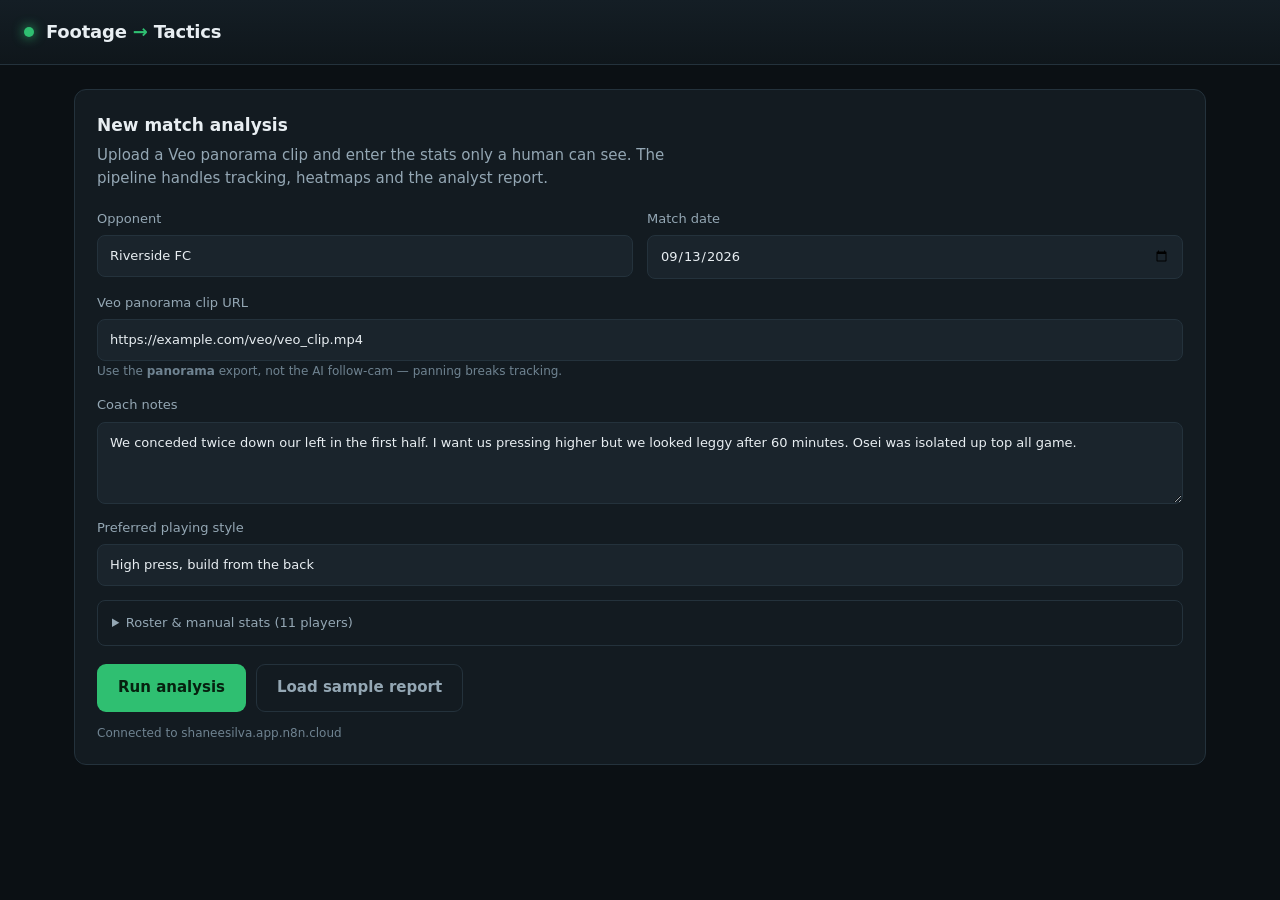
==== frontend/index.html @ f839897b "Footage to Tactics: n8n pipeline, CV service and Modal deployment Coach submits a match roster; the " ====
<!doctype html>
<html lang="en">
<head>
<meta charset="utf-8">
<meta name="viewport" content="width=device-width, initial-scale=1">
<title>Footage → Tactics</title>
<link rel="stylesheet" href="styles.css">
</head>
<body>

<header class="topbar">
  <div class="brand">
    <span class="dot"></span>
    <h1>Footage <span class="arrow">→</span> Tactics</h1>
  </div>
  <div class="meta" id="matchMeta"></div>
</header>

<main>
  <!-- ── Submit view ───────────────────────────────────────────── -->
  <section id="submitView" class="panel">
    <h2>New match analysis</h2>
    <p class="lede">Upload a Veo panorama clip and enter the stats only a human can see.
       The pipeline handles tracking, heatmaps and the analyst report.</p>

    <form id="matchForm">
      <div class="grid2">
        <label>Opponent<input name="opponent" value="Riverside FC" required></label>
        <label>Match date<input name="date" type="date" value="2026-09-13" required></label>
      </div>
      <label>Veo panorama clip URL
        <input name="footage_url" value="https://example.com/veo/veo_clip.mp4" required>
        <small>Use the <strong>panorama</strong> export, not the AI follow-cam — panning breaks tracking.</small>
      </label>
      <label>Coach notes
        <textarea name="coach_notes" rows="3">We conceded twice down our left in the first half. I want us pressing higher but we looked leggy after 60 minutes. Osei was isolated up top all game.</textarea>
      </label>
      <label>Preferred playing style<input name="playing_style" value="High press, build from the back"></label>

      <details class="roster">
        <summary>Roster &amp; manual stats <span id="rosterCount"></span></summary>
        <div id="rosterTable"></div>
      </details>

      <div class="actions">
        <button type="submit" class="primary" id="submitBtn">Run analysis</button>
        <button type="button" class="ghost" id="demoBtn">Load sample report</button>
      </div>
      <p class="hint" id="endpointHint"></p>
    </form>
  </section>

  <!-- ── Progress view ─────────────────────────────────────────── -->
  <section id="progressView" class="panel" hidden>
    <h2>Analysing match</h2>
    <ol class="steps" id="steps">
      <li data-step="submit">Match submitted</li>
      <li data-step="cv">Tracking players &amp; building heatmaps</li>
      <li data-step="merge">Merging spatial + manual stats</li>
      <li data-step="claude">Claude analyst writing the report</li>
      <li data-step="done">Report ready</li>
    </ol>
    <p class="hint" id="progressHint"></p>
  </section>

  <!-- ── Report view ───────────────────────────────────────────── -->
  <section id="reportView" hidden>
    <div class="panel" id="teamPanel">
      <div class="teamhead">
        <div>
          <h2>Team report</h2>
          <p class="lede" id="styleNote"></p>
        </div>
        <div class="formation" id="formationBadge"></div>
      </div>
      <div class="xi-wrap">
        <div class="xi-left">
          <div id="pitch"></div>
          <div id="posWeak" class="weaknesses"></div>
        </div>
        <div id="teamSwot" class="swotgrid"></div>
      </div>
    </div>

    <div class="panel">
      <h2>Players <span class="count" id="playerCount"></span></h2>
      <div id="players" class="players"></div>
    </div>

    <p class="footnote" id="dataNote"></p>
    <p class="footnote"><a id="shareLink" href="#" target="_blank" rel="noopener" hidden>Open the shareable report page →</a></p>
  </section>
</main>

<script src="app.js"></script>
</body>
</html>
---- frontend/styles.css ----
:root {
  --bg: #0b1014;
  --panel: #131b21;
  --panel-2: #1a242c;
  --line: #24323c;
  --ink: #e8eef2;
  --ink-dim: #94a7b4;
  --accent: #2fbf71;
  --accent-dim: #1d7a49;
  --warn: #e0a33e;
  --bad: #d6402a;
  --radius: 12px;
}

* { box-sizing: border-box; }
body {
  margin: 0;
  background: var(--bg);
  color: var(--ink);
  font: 15px/1.55 system-ui, -apple-system, "Segoe UI", sans-serif;
}

/* ── chrome ─────────────────────────────────────────────── */
.topbar {
  display: flex; align-items: center; justify-content: space-between;
  gap: 16px; padding: 18px 24px;
  border-bottom: 1px solid var(--line);
  background: linear-gradient(180deg, #141e25, #0f161b);
  position: sticky; top: 0; z-index: 5;
}
.brand { display: flex; align-items: center; gap: 12px; }
.brand h1 { font-size: 18px; margin: 0; letter-spacing: -.2px; font-weight: 650; }
.arrow { color: var(--accent); }
.dot { width: 10px; height: 10px; border-radius: 50%; background: var(--accent); box-shadow: 0 0 12px var(--accent); }
.meta { color: var(--ink-dim); font-size: 13px; text-align: right; }

main { max-width: 1180px; margin: 0 auto; padding: 24px; }

.panel {
  background: var(--panel); border: 1px solid var(--line);
  border-radius: var(--radius); padding: 22px; margin-bottom: 22px;
}
.panel h2 { margin: 0 0 6px; font-size: 17px; font-weight: 650; }
.lede { color: var(--ink-dim); margin: 0 0 18px; max-width: 62ch; }
.count { color: var(--ink-dim); font-weight: 400; font-size: 14px; }

/* ── form ───────────────────────────────────────────────── */
form label { display: block; margin-bottom: 14px; font-size: 13px; color: var(--ink-dim); }
form input, form textarea, form select {
  display: block; width: 100%; margin-top: 6px; padding: 10px 12px;
  background: var(--panel-2); border: 1px solid var(--line);
  border-radius: 8px; color: var(--ink); font: inherit;
}
form input:focus, form textarea:focus { outline: 2px solid var(--accent-dim); border-color: transparent; }
form small { color: #6f8391; font-size: 12px; }
.grid2 { display: grid; grid-template-columns: 1fr 1fr; gap: 14px; }

.actions { display: flex; gap: 10px; margin-top: 6px; flex-wrap: wrap; }
button {
  padding: 11px 20px; border-radius: 9px; font: inherit; font-weight: 600;
  cursor: pointer; border: 1px solid transparent;
}
button.primary { background: var(--accent); color: #06210f; }
button.primary:hover { background: #38d07e; }
button.ghost { background: transparent; color: var(--ink-dim); border-color: var(--line); }
button.ghost:hover { color: var(--ink); border-color: var(--ink-dim); }
button:disabled { opacity: .5; cursor: not-allowed; }
.hint { color: #6f8391; font-size: 12px; margin: 12px 0 0; }

.roster { margin: 4px 0 18px; border: 1px solid var(--line); border-radius: 8px; padding: 12px 14px; }
.roster summary { cursor: pointer; font-size: 13px; color: var(--ink-dim); }
.roster table { width: 100%; border-collapse: collapse; margin-top: 12px; font-size: 12.5px; }
.roster th { text-align: left; color: #6f8391; font-weight: 500; padding: 4px 8px; }
.roster td { padding: 3px 8px; border-top: 1px solid var(--line); }
.roster td input { width: 52px; padding: 4px 6px; margin: 0; text-align: center; }

/* ── progress ───────────────────────────────────────────── */
.steps { list-style: none; padding: 0; margin: 8px 0 0; }
.steps li {
  padding: 11px 0 11px 34px; position: relative; color: var(--ink-dim);
  border-bottom: 1px solid var(--line);
}
.steps li::before {
  content: ""; position: absolute; left: 6px; top: 15px;
  width: 12px; height: 12px; border-radius: 50%;
  border: 2px solid var(--line); background: var(--panel);
}
.steps li.active { color: var(--ink); }
.steps li.active::before { border-color: var(--accent); animation: pulse 1.2s infinite; }
.steps li.done { color: var(--ink); }
.steps li.done::before { background: var(--accent); border-color: var(--accent); }
@keyframes pulse { 50% { box-shadow: 0 0 0 5px rgba(47,191,113,.16); } }

/* ── team report ────────────────────────────────────────── */
.teamhead { display: flex; justify-content: space-between; align-items: flex-start; gap: 20px; }
.formation {
  background: var(--panel-2); border: 1px solid var(--line); border-radius: 10px;
  padding: 10px 18px; font-size: 22px; font-weight: 700; letter-spacing: 1px; white-space: nowrap;
}
.xi-wrap { display: grid; grid-template-columns: minmax(300px, 1.05fr) 1fr; gap: 22px; align-items: start; }
#pitch svg { width: 100%; height: auto; border-radius: 10px; display: block; }

.swotgrid { display: grid; grid-template-columns: 1fr 1fr; gap: 12px; }
.swot { background: var(--panel-2); border: 1px solid var(--line); border-radius: 10px; padding: 12px 14px; }
.swot h4 { margin: 0 0 8px; font-size: 11px; letter-spacing: .09em; text-transform: uppercase; color: var(--ink-dim); }
.swot ul { margin: 0; padding-left: 16px; font-size: 13px; }
.swot li { margin-bottom: 6px; }
.swot.s h4 { color: var(--accent); }
.swot.w h4 { color: var(--bad); }
.swot.o h4 { color: #4aa8e0; }
.swot.t h4 { color: var(--warn); }

.xi-left { display: flex; flex-direction: column; gap: 14px; }
.weaknesses { display: grid; gap: 10px; }
.weak { border-left: 3px solid var(--warn); background: var(--panel-2); padding: 10px 14px; border-radius: 0 8px 8px 0; font-size: 13.5px; }
.weak b { color: var(--warn); text-transform: capitalize; }

/* ── players ────────────────────────────────────────────── */
.players { display: grid; grid-template-columns: repeat(auto-fill, minmax(330px, 1fr)); gap: 16px; }
.card { background: var(--panel-2); border: 1px solid var(--line); border-radius: var(--radius); overflow: hidden; }
.card header { display: flex; align-items: center; gap: 12px; padding: 14px 16px; border-bottom: 1px solid var(--line); }
.shirt {
  width: 34px; height: 34px; flex: none; border-radius: 8px; background: var(--panel);
  border: 1px solid var(--line); display: grid; place-items: center; font-weight: 700; font-size: 14px;
}
.who { flex: 1; min-width: 0; }
.who b { display: block; font-size: 14.5px; }
.who span { color: var(--ink-dim); font-size: 12px; }
.rating { font-size: 21px; font-weight: 700; }
.r-hi { color: var(--accent); } .r-mid { color: var(--warn); } .r-lo { color: var(--bad); }

.card .hm { display: block; width: 100%; background: #0f2417; }
.stats { display: grid; grid-template-columns: repeat(4, 1fr); border-top: 1px solid var(--line); }
.stat { padding: 9px 4px; text-align: center; border-right: 1px solid var(--line); }
.stat:last-child { border-right: 0; }
.stat b { display: block; font-size: 14px; }
.stat span { color: #6f8391; font-size: 10.5px; text-transform: uppercase; letter-spacing: .05em; }

.card .body { padding: 14px 16px; }
.summary { font-size: 13.5px; margin: 0 0 12px; }
.plan { border-top: 1px solid var(--line); padding-top: 12px; margin-top: 12px; }
.plan h4 { margin: 0 0 8px; font-size: 11px; letter-spacing: .09em; text-transform: uppercase; color: var(--ink-dim); }
.drill { font-size: 13px; margin-bottom: 10px; }
.drill b { color: var(--accent); }
.drill em { color: var(--ink-dim); font-style: normal; display: block; font-size: 12.5px; }

.conf { font-size: 11px; padding: 2px 7px; border-radius: 20px; border: 1px solid var(--line); color: var(--ink-dim); white-space: nowrap; }
.conf.low { color: var(--warn); border-color: var(--warn); }

.mini-swot { display: grid; grid-template-columns: 1fr 1fr; gap: 10px; font-size: 12.5px; }
.mini-swot div b { font-size: 10.5px; letter-spacing: .08em; text-transform: uppercase; color: var(--ink-dim); display: block; margin-bottom: 3px; }
.mini-swot ul { margin: 0; padding-left: 15px; }

.footnote { color: #6f8391; font-size: 12px; text-align: center; padding-bottom: 30px; }
.banner { background: #2a2113; border: 1px solid var(--warn); color: #f0cc8a; padding: 11px 15px; border-radius: 9px; font-size: 13px; margin-bottom: 18px; }

@media (max-width: 860px) {
  .xi-wrap, .grid2, .swotgrid { grid-template-columns: 1fr; }
  .topbar { flex-direction: column; align-items: flex-start; gap: 8px; }
}
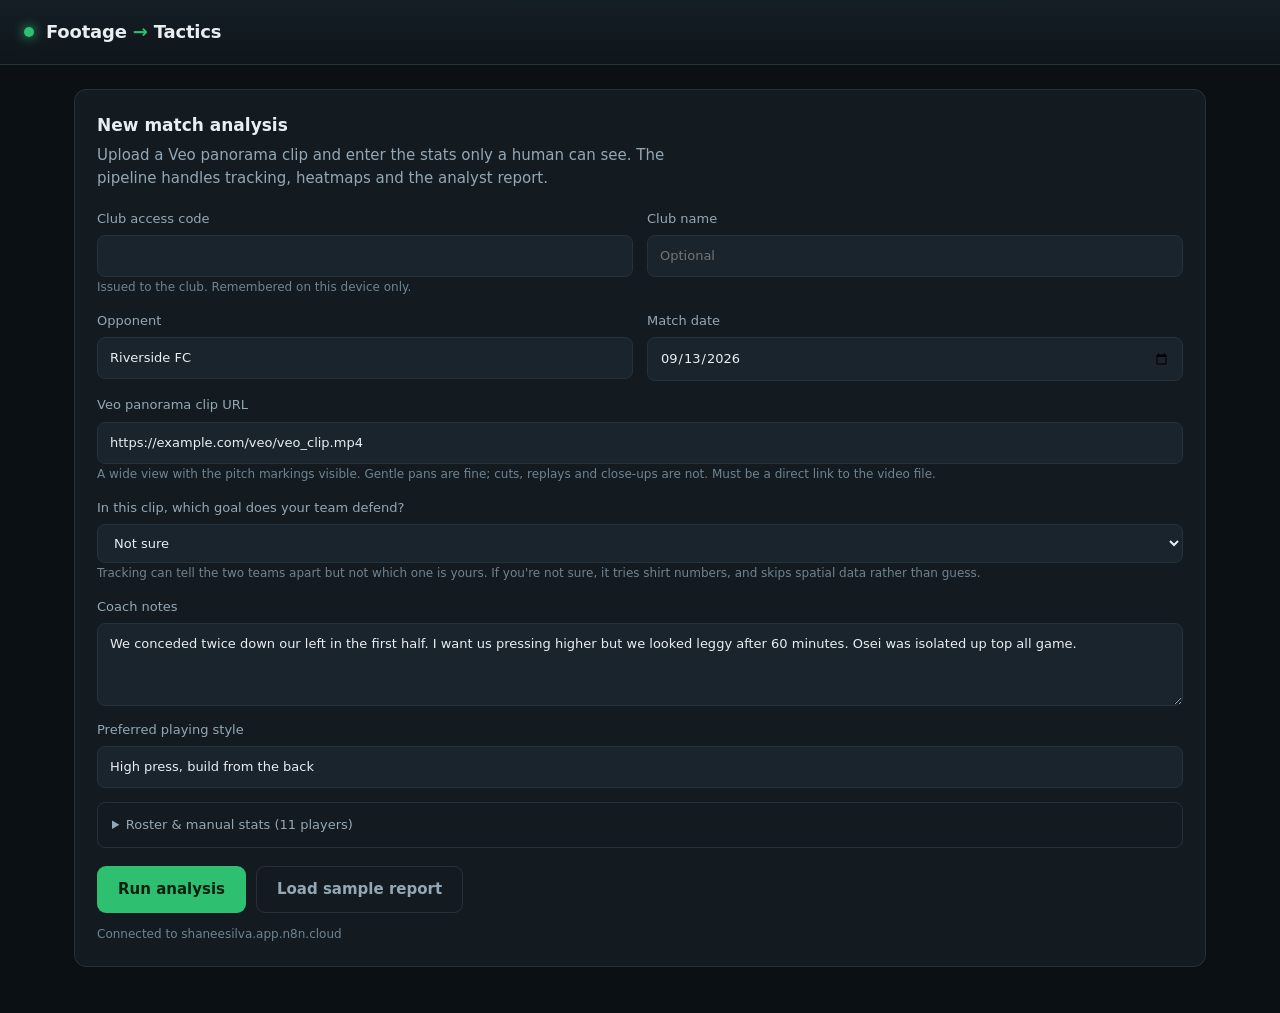
==== commit a105d1bd: "Enable sn-gamestate on real video; access code, safer storage, frontend fixes gamestate runs end to " ====
--- a/frontend/index.html
+++ b/frontend/index.html
@@ -25,12 +25,27 @@
 
     <form id="matchForm">
       <div class="grid2">
+        <label>Club access code
+          <input name="access_code" type="password" autocomplete="off" required>
+          <small>Issued to the club. Remembered on this device only.</small>
+        </label>
+        <label>Club name <input name="club_name" placeholder="Optional"></label>
+      </div>
+      <div class="grid2">
         <label>Opponent<input name="opponent" value="Riverside FC" required></label>
         <label>Match date<input name="date" type="date" value="2026-09-13" required></label>
       </div>
       <label>Veo panorama clip URL
         <input name="footage_url" value="https://example.com/veo/veo_clip.mp4" required>
-        <small>Use the <strong>panorama</strong> export, not the AI follow-cam — panning breaks tracking.</small>
+        <small>A wide view with the pitch markings visible. Gentle pans are fine; cuts, replays and close-ups are not. Must be a direct link to the video file.</small>
+      </label>
+      <label>In this clip, which goal does your team defend?
+        <select name="home_side">
+          <option value="">Not sure</option>
+          <option value="left">The left-hand goal, as the camera sees it</option>
+          <option value="right">The right-hand goal, as the camera sees it</option>
+        </select>
+        <small>Tracking can tell the two teams apart but not which one is yours. If you're not sure, it tries shirt numbers, and skips spatial data rather than guess.</small>
       </label>
       <label>Coach notes
         <textarea name="coach_notes" rows="3">We conceded twice down our left in the first half. I want us pressing higher but we looked leggy after 60 minutes. Osei was isolated up top all game.</textarea>
